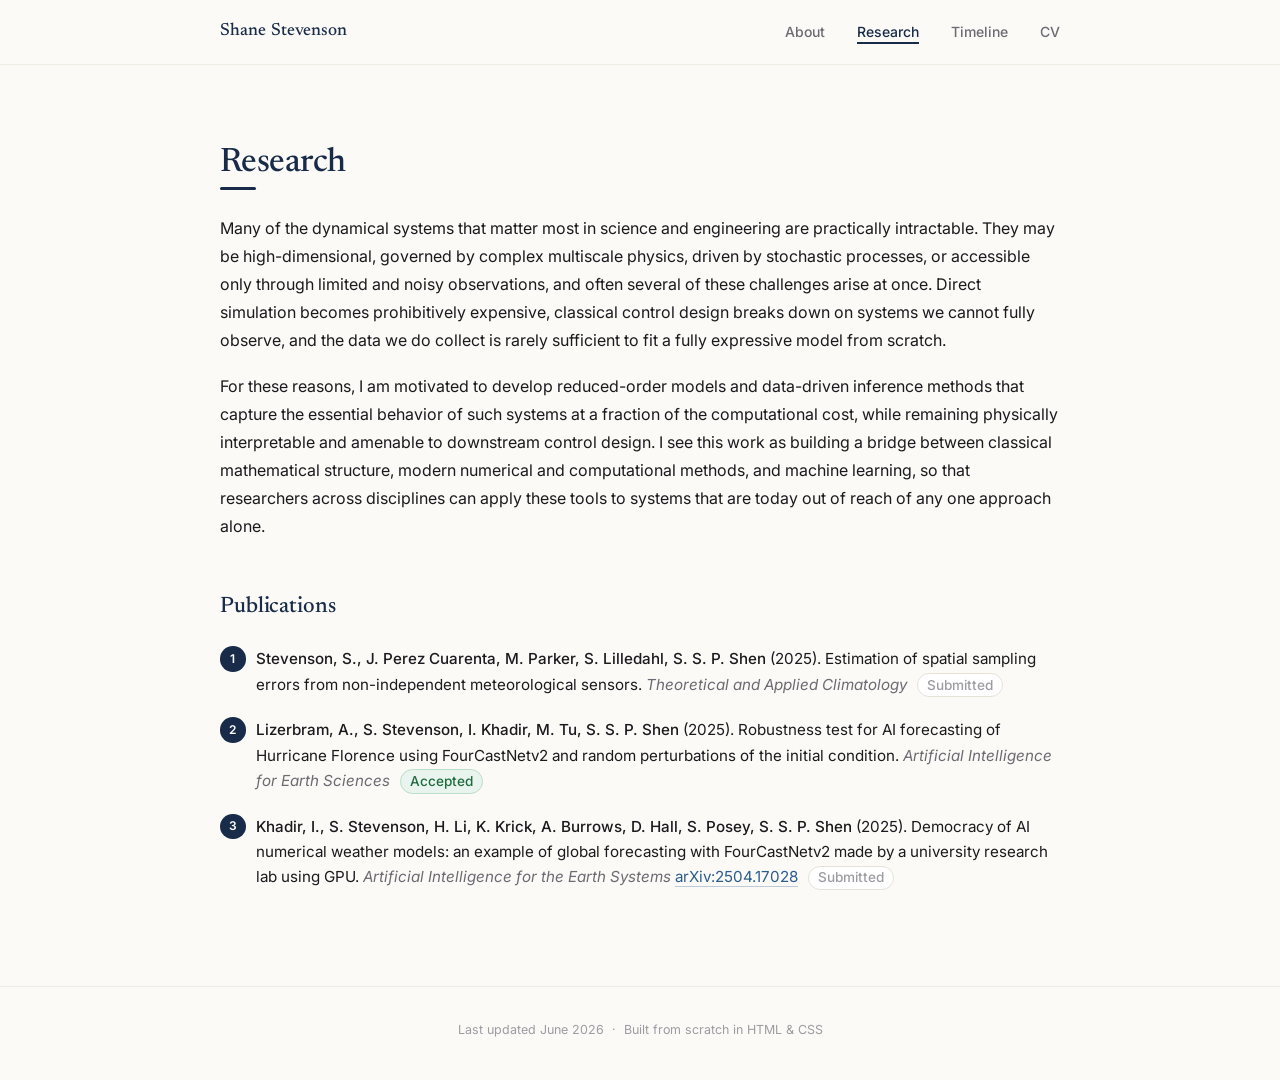
==== research.html @ 6741943b "Personal website overhaul for grad school" ====
<!DOCTYPE html>
<html lang="en">
<head>
    <meta charset="UTF-8">
    <meta name="viewport" content="width=device-width, initial-scale=1.0">
    <title>Research &middot; Shane Stevenson</title>
    <link rel="stylesheet" href="styles.css">
    <link rel="preconnect" href="https://fonts.googleapis.com">
    <link rel="preconnect" href="https://fonts.gstatic.com" crossorigin>
    <link href="https://fonts.googleapis.com/css2?family=Inter:wght@300;400;500;600;700&family=Newsreader:ital,opsz,wght@0,6..72,400;0,6..72,500;0,6..72,600;1,6..72,400&display=swap" rel="stylesheet">
    <link rel="stylesheet" href="https://cdnjs.cloudflare.com/ajax/libs/font-awesome/6.5.0/css/all.min.css">
</head>
<body>

<nav>
    <div class="nav-inner">
        <a href="index.html" class="nav-name">Shane Stevenson</a>
        <ul>
            <li><a href="index.html">About</a></li>
            <li><a href="research.html" class="nav-active">Research</a></li>
            <li><a href="timeline.html">Timeline</a></li>
            <li><a href="stevenson_graduate_resume_2026.pdf" target="_blank">CV</a></li>
        </ul>
    </div>
</nav>

<main class="page-main">

    <section>
        <h2 class="section-title">Research</h2>

        <p>
            Many of the dynamical systems that matter most in science and engineering are practically
            intractable. They may be high-dimensional, governed by complex multiscale physics, driven
            by stochastic processes, or accessible only through limited and noisy observations, and
            often several of these challenges arise at once. Direct simulation becomes prohibitively
            expensive, classical control design breaks down on systems we cannot fully observe, and
            the data we do collect is rarely sufficient to fit a fully expressive model from scratch.
        </p>
        <p>
            For these reasons, I am motivated to develop reduced-order models and data-driven
            inference methods that capture the essential behavior of such systems at a fraction
            of the computational cost, while remaining physically interpretable and amenable to
            downstream control design. I see this work as building a bridge between classical
            mathematical structure, modern numerical and computational methods, and machine
            learning, so that researchers across disciplines can apply these tools to systems
            that are today out of reach of any one approach alone.
        </p>

        <h3 class="section-subtitle">Publications</h3>
        <ol class="publications">
            <li>
                <span class="pub-title">
                    Stevenson, S., J. Perez Cuarenta, M. Parker, S. Lilledahl, S. S. P. Shen
                </span>
                (2025). Estimation of spatial sampling errors from non-independent meteorological
                sensors. <span class="pub-venue">Theoretical and Applied Climatology</span>
                <span class="pub-status">Submitted</span>
            </li>
            <li>
                <span class="pub-title">
                    Lizerbram, A., S. Stevenson, I. Khadir, M. Tu, S. S. P. Shen
                </span>
                (2025). Robustness test for AI forecasting of Hurricane Florence using FourCastNetv2
                and random perturbations of the initial condition.
                <span class="pub-venue">Artificial Intelligence for Earth Sciences</span>
                <span class="pub-status pub-status-accepted">Accepted</span>
            </li>
            <li>
                <span class="pub-title">
                    Khadir, I., S. Stevenson, H. Li, K. Krick, A. Burrows, D. Hall, S. Posey, S. S. P. Shen
                </span>
                (2025). Democracy of AI numerical weather models: an example of global forecasting
                with FourCastNetv2 made by a university research lab using GPU.
                <span class="pub-venue">Artificial Intelligence for the Earth Systems</span>
                <a href="https://arxiv.org/abs/2504.17028" target="_blank" rel="noopener">arXiv:2504.17028</a>
                <span class="pub-status">Submitted</span>
            </li>
        </ol>
    </section>

</main>

<footer>
    <p>Last updated June 2026 &nbsp;·&nbsp; Built from scratch in HTML &amp; CSS</p>
</footer>

</body>
</html>
---- styles.css ----
/* ──────────────────────────────────────────────────────
   Base
   ──────────────────────────────────────────────────── */

*, *::before, *::after {
    box-sizing: border-box;
    margin: 0;
    padding: 0;
}

:root {
    /* palette */
    --bg:           #FBFAF6;
    --bg-elev:      #FFFFFF;
    --text:         #1A1A1F;
    --text-muted:   #6B6B73;
    --text-faint:   #9C9CA3;
    --navy:         #182B49;
    --navy-light:   #2C4470;
    --link:         #2B5C8E;
    --accent:       #B8860B;
    --border:       #E5E2D8;
    --border-soft:  #EFECE3;

    /* type */
    --serif: 'Newsreader', 'Source Serif 4', Georgia, 'Times New Roman', serif;
    --sans:  'Inter', -apple-system, BlinkMacSystemFont, 'Segoe UI', sans-serif;

    /* layout */
    --radius: 10px;
    --shadow-sm: 0 1px 2px rgba(24, 43, 73, 0.05);
    --shadow:    0 6px 20px rgba(24, 43, 73, 0.07);
    --max-w:     920px;
}

html {
    scroll-behavior: smooth;
    font-size: 16px;
    text-rendering: optimizeLegibility;
    -webkit-font-smoothing: antialiased;
    -moz-osx-font-smoothing: grayscale;
}

body {
    font-family: var(--sans);
    color: var(--text);
    background: var(--bg);
    line-height: 1.7;
    min-height: 100vh;
    display: flex;
    flex-direction: column;
}

::selection {
    background: rgba(24, 43, 73, 0.15);
}

/* ──────────────────────────────────────────────────────
   Navigation
   ──────────────────────────────────────────────────── */

nav {
    background: rgba(251, 250, 246, 0.85);
    backdrop-filter: saturate(180%) blur(10px);
    -webkit-backdrop-filter: saturate(180%) blur(10px);
    border-bottom: 1px solid var(--border-soft);
    position: sticky;
    top: 0;
    z-index: 100;
}

.nav-inner {
    max-width: var(--max-w);
    margin: 0 auto;
    padding: 0 2.5rem;
    height: 64px;
    display: flex;
    align-items: center;
    justify-content: space-between;
}

.nav-name {
    color: var(--navy);
    font-family: var(--serif);
    font-weight: 500;
    font-size: 1.1rem;
    text-decoration: none;
    letter-spacing: 0.005em;
    transition: opacity 0.2s;
}

.nav-name:hover {
    opacity: 0.75;
}

nav ul {
    list-style: none;
    display: flex;
    gap: 2rem;
}

nav ul li a {
    color: var(--text-muted);
    text-decoration: none;
    font-size: 0.875rem;
    font-weight: 500;
    transition: color 0.2s;
    position: relative;
    padding: 4px 0;
}

nav ul li a::after {
    content: '';
    position: absolute;
    left: 0;
    right: 0;
    bottom: 0;
    height: 2px;
    background: var(--navy);
    transform: scaleX(0);
    transform-origin: left center;
    transition: transform 0.25s ease;
}

nav ul li a:hover {
    color: var(--navy);
}

nav ul li a.nav-active {
    color: var(--navy);
}

nav ul li a.nav-active::after {
    transform: scaleX(1);
}

/* ──────────────────────────────────────────────────────
   Page wrappers
   ──────────────────────────────────────────────────── */

.about-main,
.page-main {
    flex: 1;
    max-width: var(--max-w);
    width: 100%;
    margin: 0 auto;
    padding: 5rem 2.5rem 4rem;
}

.about-main {
    max-width: 1080px;
}

/* ──────────────────────────────────────────────────────
   About
   ──────────────────────────────────────────────────── */

.about-grid {
    display: grid;
    grid-template-columns: 200px 1fr;
    gap: 3.25rem;
    align-items: start;
}

.about-sidebar {
    display: flex;
    flex-direction: column;
    align-items: flex-start;
    position: sticky;
    top: 96px;
}

.photo-placeholder {
    width: 200px;
    height: 200px;
    border-radius: 50%;
    background: linear-gradient(135deg, #E2E6EE 0%, #C2CADC 100%);
    display: flex;
    align-items: center;
    justify-content: center;
    font-family: var(--serif);
    font-size: 2.75rem;
    font-weight: 500;
    color: #6A7791;
    letter-spacing: 0.04em;
    margin-bottom: 1.5rem;
    flex-shrink: 0;
    box-shadow: var(--shadow);
}

/* To swap in real photo: replace .photo-placeholder div with:
   <img src="static/your-photo.jpg" alt="Shane Stevenson" class="profile-photo">
   and add:
   .profile-photo { width:200px; height:200px; border-radius:50%; object-fit:cover; margin-bottom:1.5rem; box-shadow:var(--shadow); }
*/

.sidebar-links {
    display: flex;
    flex-direction: column;
    gap: 0.55rem;
    width: 100%;
    padding-left: 0.25rem;
}

.sidebar-links a {
    color: var(--text-muted);
    text-decoration: none;
    font-size: 0.875rem;
    display: flex;
    align-items: center;
    gap: 0.7rem;
    transition: color 0.2s, transform 0.2s;
}

.sidebar-links a:hover {
    color: var(--navy);
    transform: translateX(2px);
}

.sidebar-links i {
    width: 16px;
    text-align: center;
    color: var(--navy);
    font-size: 0.95rem;
}

.about-content {
    padding-top: 0.25rem;
}

.about-content h1 {
    font-family: var(--serif);
    font-size: 2.85rem;
    font-weight: 500;
    color: var(--navy);
    margin-bottom: 0.5rem;
    line-height: 1.1;
    letter-spacing: -0.015em;
}

.position {
    font-size: 1.05rem;
    color: var(--text);
    font-weight: 500;
    margin-bottom: 0.2rem;
    line-height: 1.45;
}

.institution {
    font-size: 1rem;
    color: var(--text-muted);
    margin-bottom: 0.25rem;
}

.advisor {
    font-size: 0.95rem;
    color: var(--text-muted);
    margin-bottom: 2rem;
}

.advisor a,
.bio a,
.timeline-body a {
    color: var(--link);
    text-decoration: none;
    border-bottom: 1px solid rgba(43, 92, 142, 0.3);
    transition: border-color 0.2s;
}

.advisor a:hover,
.bio a:hover,
.timeline-body a:hover {
    border-color: var(--link);
}

.bio {
    font-size: 1rem;
    color: var(--text);
    margin-bottom: 1.15rem;
    line-height: 1.75;
}

/* ──────────────────────────────────────────────────────
   Section titles
   ──────────────────────────────────────────────────── */

.section-title {
    font-family: var(--serif);
    font-size: 2.1rem;
    font-weight: 500;
    color: var(--navy);
    margin-bottom: 2rem;
    letter-spacing: -0.015em;
    line-height: 1.1;
    position: relative;
    display: inline-block;
}

.section-title::after {
    content: '';
    position: absolute;
    left: 0;
    bottom: -8px;
    width: 36px;
    height: 3px;
    background: var(--navy);
    border-radius: 2px;
}

.section-subtitle {
    font-family: var(--serif);
    font-size: 1.4rem;
    font-weight: 500;
    color: var(--navy);
    margin-top: 3rem;
    margin-bottom: 1.25rem;
    letter-spacing: -0.005em;
}

/* ──────────────────────────────────────────────────────
   Research
   ──────────────────────────────────────────────────── */

.page-main section p {
    font-size: 1rem;
    color: var(--text);
    margin-bottom: 1.15rem;
    line-height: 1.75;
}

.research-list {
    list-style: none;
    margin-top: 1rem;
    display: grid;
    gap: 0.9rem;
}

.research-list li {
    font-size: 0.975rem;
    color: var(--text);
    padding: 1.1rem 1.35rem;
    background: var(--bg-elev);
    border: 1px solid var(--border-soft);
    border-left: 3px solid var(--navy);
    border-radius: var(--radius);
    line-height: 1.6;
    transition: transform 0.2s ease, box-shadow 0.2s ease, border-left-color 0.2s ease;
}

.research-list li:hover {
    transform: translateX(3px);
    box-shadow: var(--shadow-sm);
    border-left-color: var(--link);
}

.research-list li strong {
    color: var(--navy);
    display: block;
    margin-bottom: 0.35rem;
    font-weight: 600;
    font-size: 1rem;
}

/* publications */
.publications {
    list-style: none;
    display: flex;
    flex-direction: column;
    gap: 1.25rem;
    counter-reset: pub;
}

.publications li {
    font-size: 0.95rem;
    line-height: 1.65;
    color: var(--text);
    padding-left: 2.25rem;
    position: relative;
    counter-increment: pub;
}

.publications li::before {
    content: counter(pub);
    position: absolute;
    left: 0;
    top: 0;
    width: 1.6rem;
    height: 1.6rem;
    border-radius: 50%;
    background: var(--navy);
    color: #fff;
    font-family: var(--sans);
    font-size: 0.75rem;
    font-weight: 600;
    display: flex;
    align-items: center;
    justify-content: center;
    line-height: 1;
}

.publications .pub-title {
    color: var(--text);
    font-weight: 500;
}

.publications .pub-venue {
    color: var(--text-muted);
    font-style: italic;
}

.publications .pub-status {
    color: var(--text-faint);
    font-size: 0.85rem;
    font-weight: 500;
    margin-left: 0.4rem;
    padding: 0.1rem 0.55rem;
    border: 1px solid var(--border);
    border-radius: 999px;
    background: var(--bg-elev);
    white-space: nowrap;
    display: inline-block;
    line-height: 1.4;
    vertical-align: middle;
}

.publications .pub-status-accepted {
    color: #1F6B3E;
    background: #E8F4ED;
    border-color: #BCDDC8;
}

.publications a {
    color: var(--link);
    text-decoration: none;
    border-bottom: 1px solid rgba(43, 92, 142, 0.3);
    transition: border-color 0.2s;
}

.publications a:hover {
    border-color: var(--link);
}

/* ──────────────────────────────────────────────────────
   Timeline
   ──────────────────────────────────────────────────── */

.timeline {
    position: relative;
    padding-top: 0.5rem;
}

.timeline::before {
    content: '';
    position: absolute;
    left: 162px;
    top: 14px;
    bottom: 14px;
    width: 1px;
    background: var(--border);
}

.timeline-item {
    position: relative;
    display: grid;
    grid-template-columns: 150px 1fr;
    gap: 2.75rem;
    padding-bottom: 2rem;
}

.timeline-item:last-child {
    padding-bottom: 0.5rem;
}

.timeline-item::before {
    content: '';
    position: absolute;
    left: 158px;
    top: 10px;
    width: 9px;
    height: 9px;
    border-radius: 50%;
    background: var(--bg);
    border: 2px solid var(--navy);
    transition: background 0.2s, transform 0.2s;
}

.timeline-item:hover::before {
    background: var(--navy);
    transform: scale(1.1);
}

.timeline-date {
    color: var(--navy);
    font-family: var(--sans);
    font-size: 0.825rem;
    font-weight: 600;
    padding-top: 0.1rem;
    white-space: nowrap;
    text-align: right;
    letter-spacing: 0.04em;
    text-transform: uppercase;
}

.timeline-body {
    color: var(--text);
    font-size: 0.975rem;
    line-height: 1.65;
    padding-top: 0;
}

.timeline-body strong {
    color: var(--navy);
    font-weight: 600;
}

.timeline-body em {
    color: var(--text-muted);
}

/* ──────────────────────────────────────────────────────
   Footer
   ──────────────────────────────────────────────────── */

footer {
    padding: 2rem 2.5rem 2.5rem;
    text-align: center;
    font-size: 0.78rem;
    color: var(--text-faint);
    border-top: 1px solid var(--border-soft);
    margin-top: 2rem;
}

footer p {
    margin: 0;
}

/* ──────────────────────────────────────────────────────
   Responsive
   ──────────────────────────────────────────────────── */

@media (max-width: 760px) {
    .nav-inner {
        padding: 0 1.25rem;
        height: 56px;
    }

    nav ul {
        gap: 1.25rem;
    }

    nav ul li a {
        font-size: 0.825rem;
    }

    .about-main,
    .page-main {
        padding: 3rem 1.5rem 3rem;
    }

    /* About */
    .about-grid {
        grid-template-columns: 1fr;
        gap: 2rem;
    }

    .about-sidebar {
        position: static;
        flex-direction: row;
        align-items: center;
        gap: 1.5rem;
        padding-left: 0;
    }

    .photo-placeholder {
        width: 110px;
        height: 110px;
        font-size: 1.6rem;
        margin-bottom: 0;
    }

    .sidebar-links {
        flex-direction: row;
        flex-wrap: wrap;
        gap: 0.5rem 1rem;
        padding-left: 0;
    }

    .sidebar-links a {
        font-size: 0.825rem;
    }

    .about-content h1 {
        font-size: 2.25rem;
    }

    /* Section */
    .section-title {
        font-size: 1.75rem;
    }

    .section-subtitle {
        font-size: 1.2rem;
        margin-top: 2.25rem;
    }

    /* Timeline collapses to single column on mobile */
    .timeline::before {
        left: 5px;
    }

    .timeline-item {
        grid-template-columns: 1fr;
        gap: 0.35rem;
        padding-left: 2rem;
        padding-bottom: 1.75rem;
    }

    .timeline-item::before {
        left: 1px;
        top: 8px;
    }

    .timeline-date {
        text-align: left;
        font-size: 0.75rem;
    }

    .timeline-body {
        font-size: 0.95rem;
    }

    .publications li {
        font-size: 0.9rem;
    }
}

@media (max-width: 420px) {
    .about-sidebar {
        flex-direction: column;
        align-items: flex-start;
        gap: 1.25rem;
    }
}
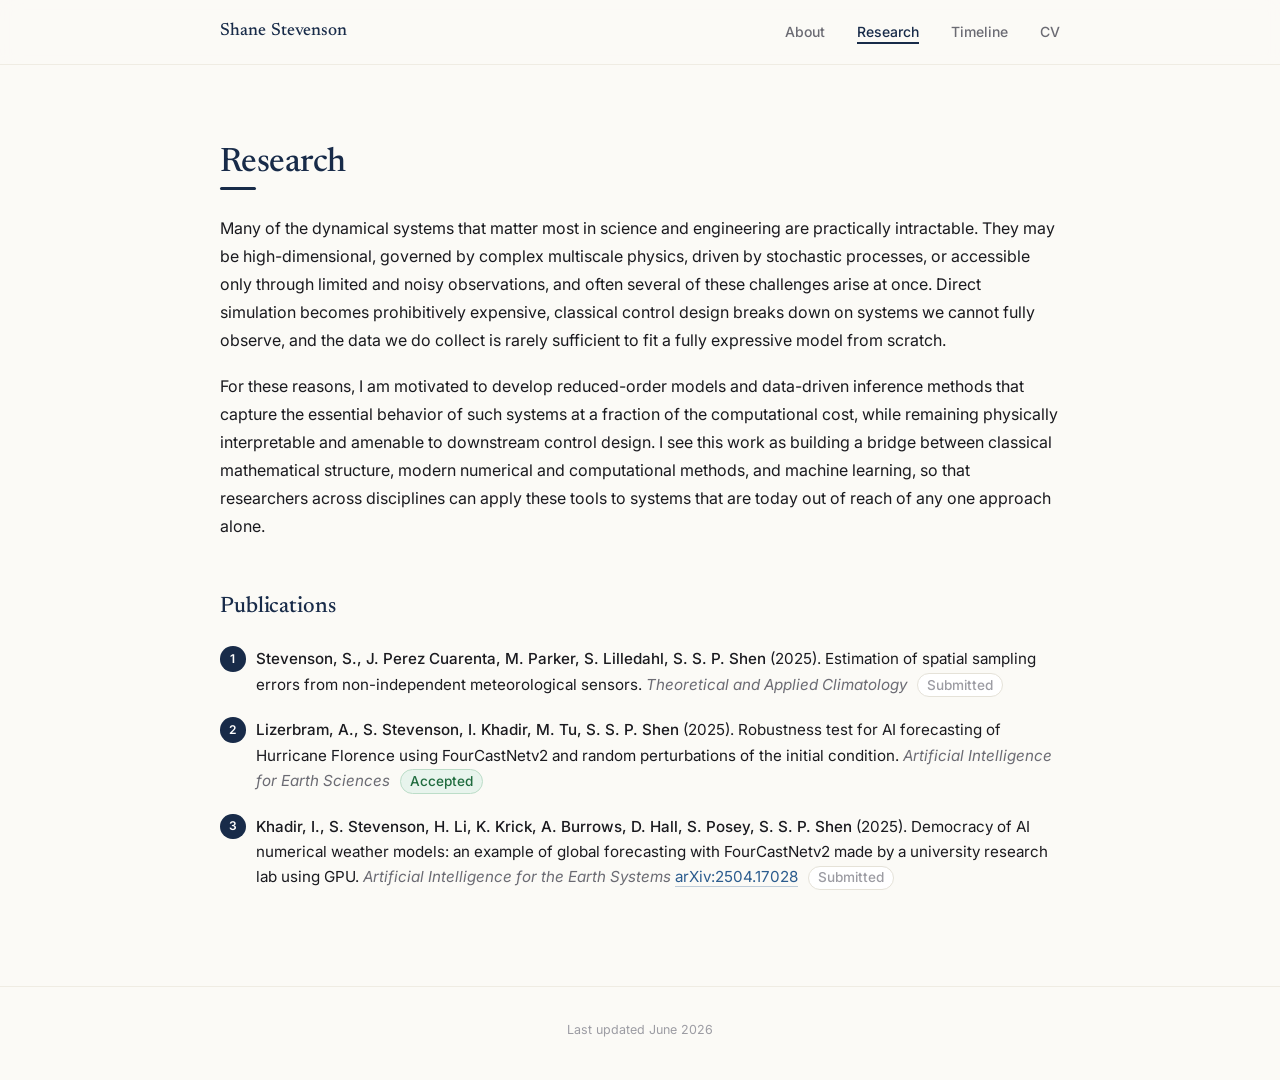
==== commit 5c8f3593: "Add headshot as profile image; clean up footer - Use stevenson_headshot.jpg as the main profile phot" ====
--- a/research.html
+++ b/research.html
@@ -82,7 +82,7 @@
 </main>
 
 <footer>
-    <p>Last updated June 2026 &nbsp;·&nbsp; Built from scratch in HTML &amp; CSS</p>
+    <p>Last updated June 2026</p>
 </footer>
 
 </body>
--- a/styles.css
+++ b/styles.css
@@ -170,29 +170,15 @@
     top: 96px;
 }
 
-.photo-placeholder {
+.profile-photo {
     width: 200px;
     height: 200px;
     border-radius: 50%;
-    background: linear-gradient(135deg, #E2E6EE 0%, #C2CADC 100%);
-    display: flex;
-    align-items: center;
-    justify-content: center;
-    font-family: var(--serif);
-    font-size: 2.75rem;
-    font-weight: 500;
-    color: #6A7791;
-    letter-spacing: 0.04em;
+    object-fit: cover;
     margin-bottom: 1.5rem;
     flex-shrink: 0;
     box-shadow: var(--shadow);
 }
-
-/* To swap in real photo: replace .photo-placeholder div with:
-   <img src="static/your-photo.jpg" alt="Shane Stevenson" class="profile-photo">
-   and add:
-   .profile-photo { width:200px; height:200px; border-radius:50%; object-fit:cover; margin-bottom:1.5rem; box-shadow:var(--shadow); }
-*/
 
 .sidebar-links {
     display: flex;
@@ -571,10 +557,9 @@
         padding-left: 0;
     }
 
-    .photo-placeholder {
+    .profile-photo {
         width: 110px;
         height: 110px;
-        font-size: 1.6rem;
         margin-bottom: 0;
     }
 
